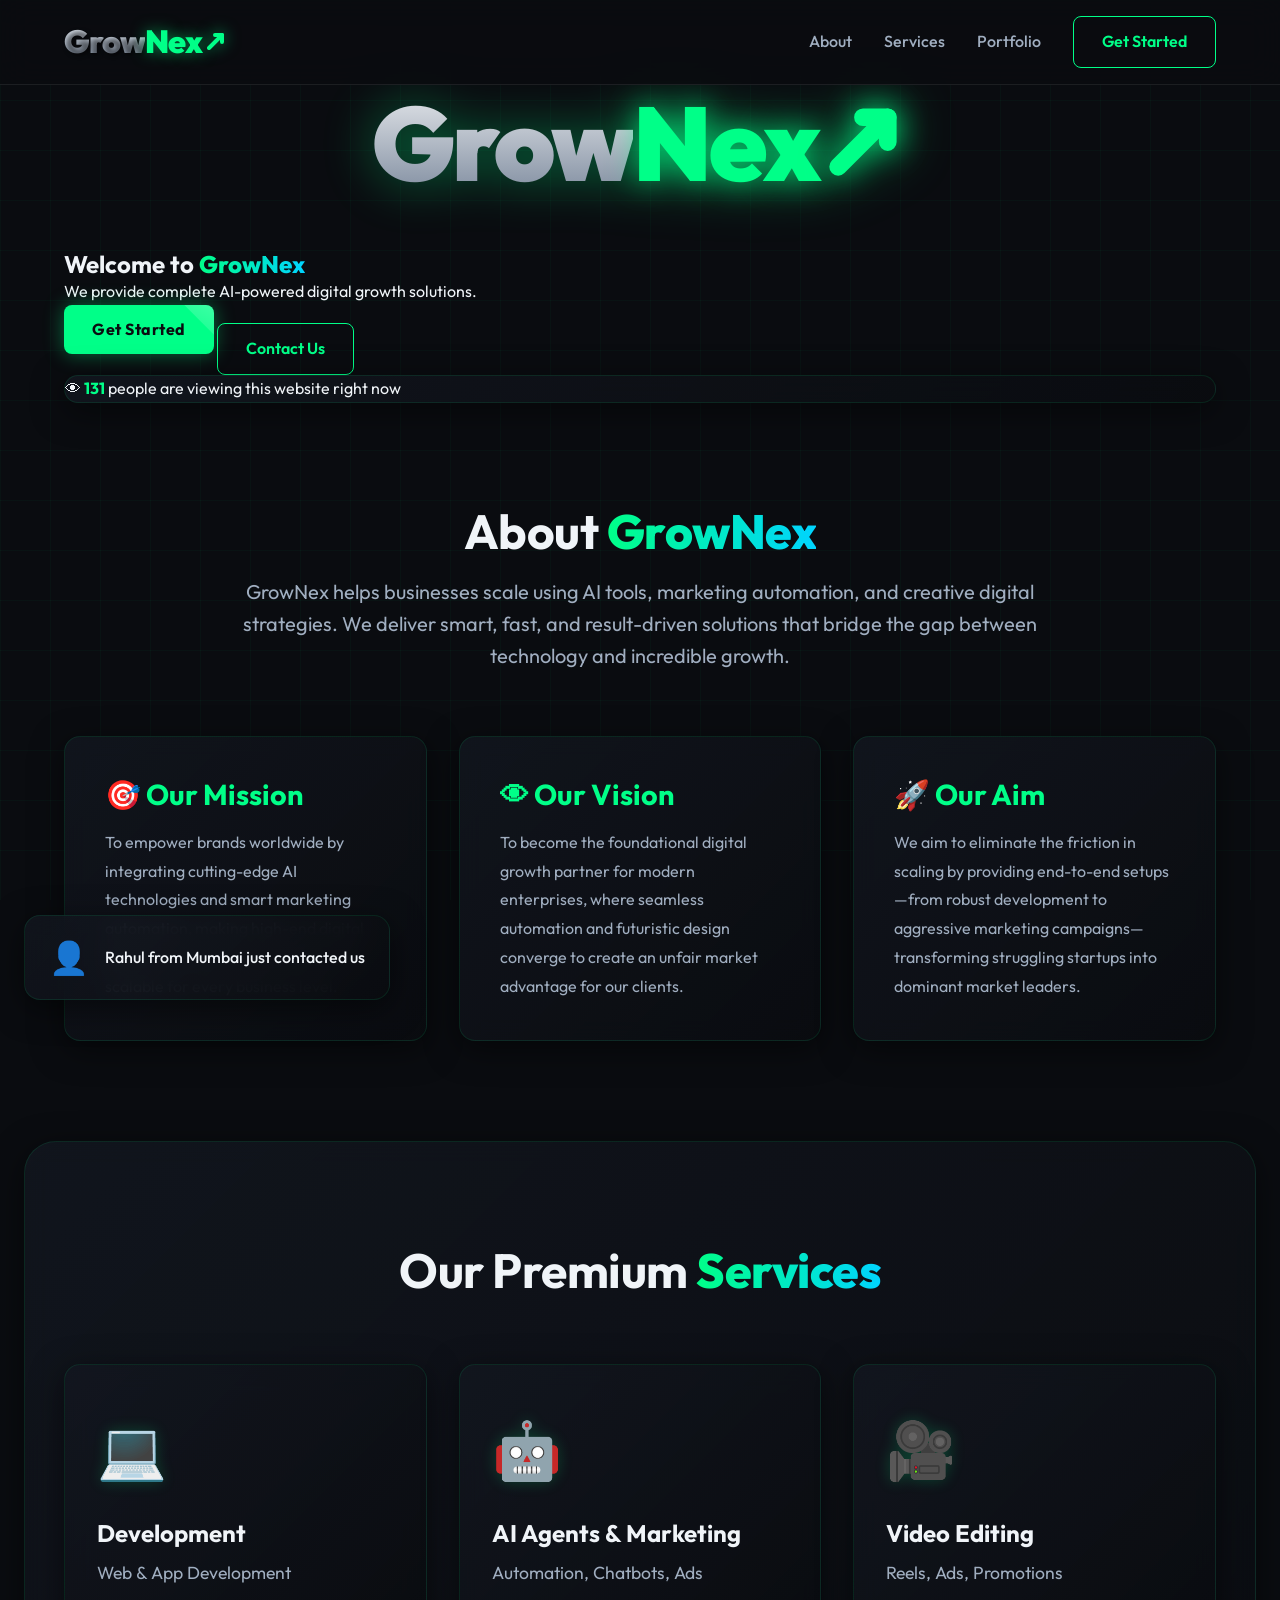
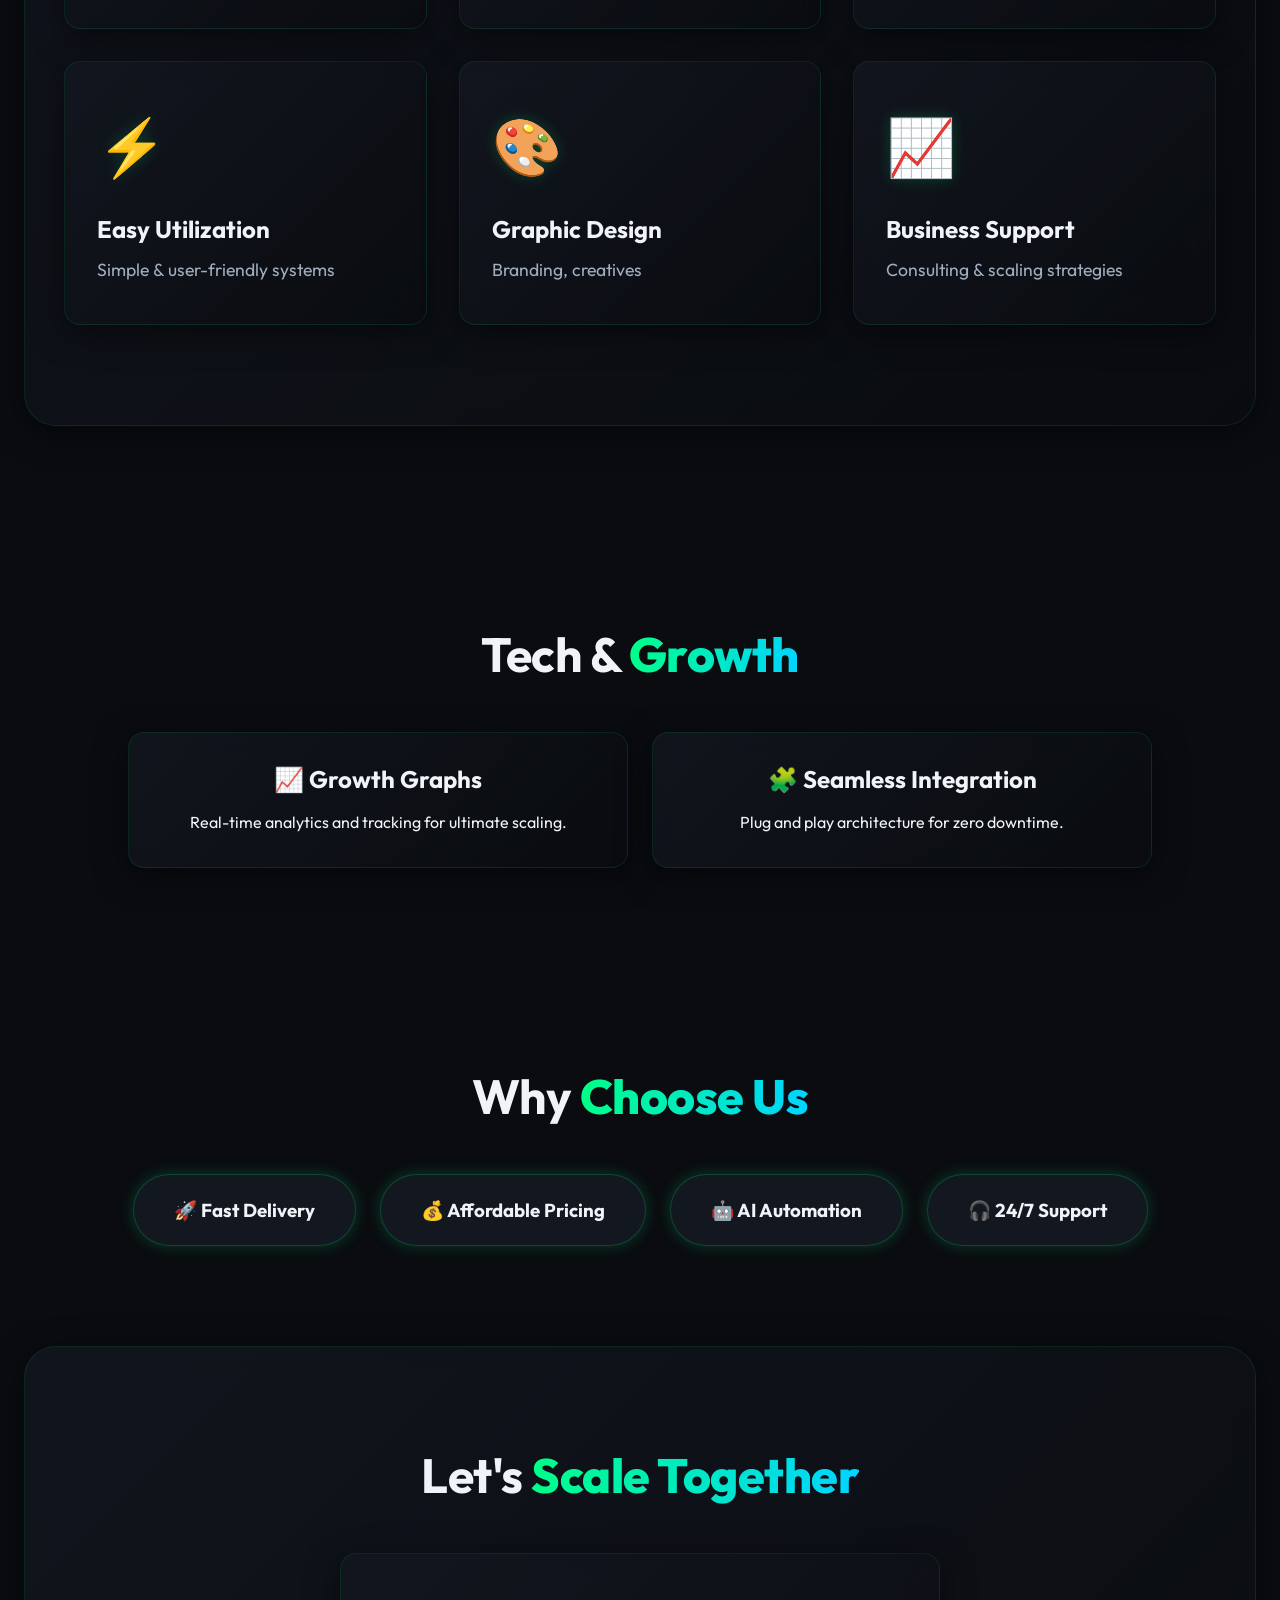
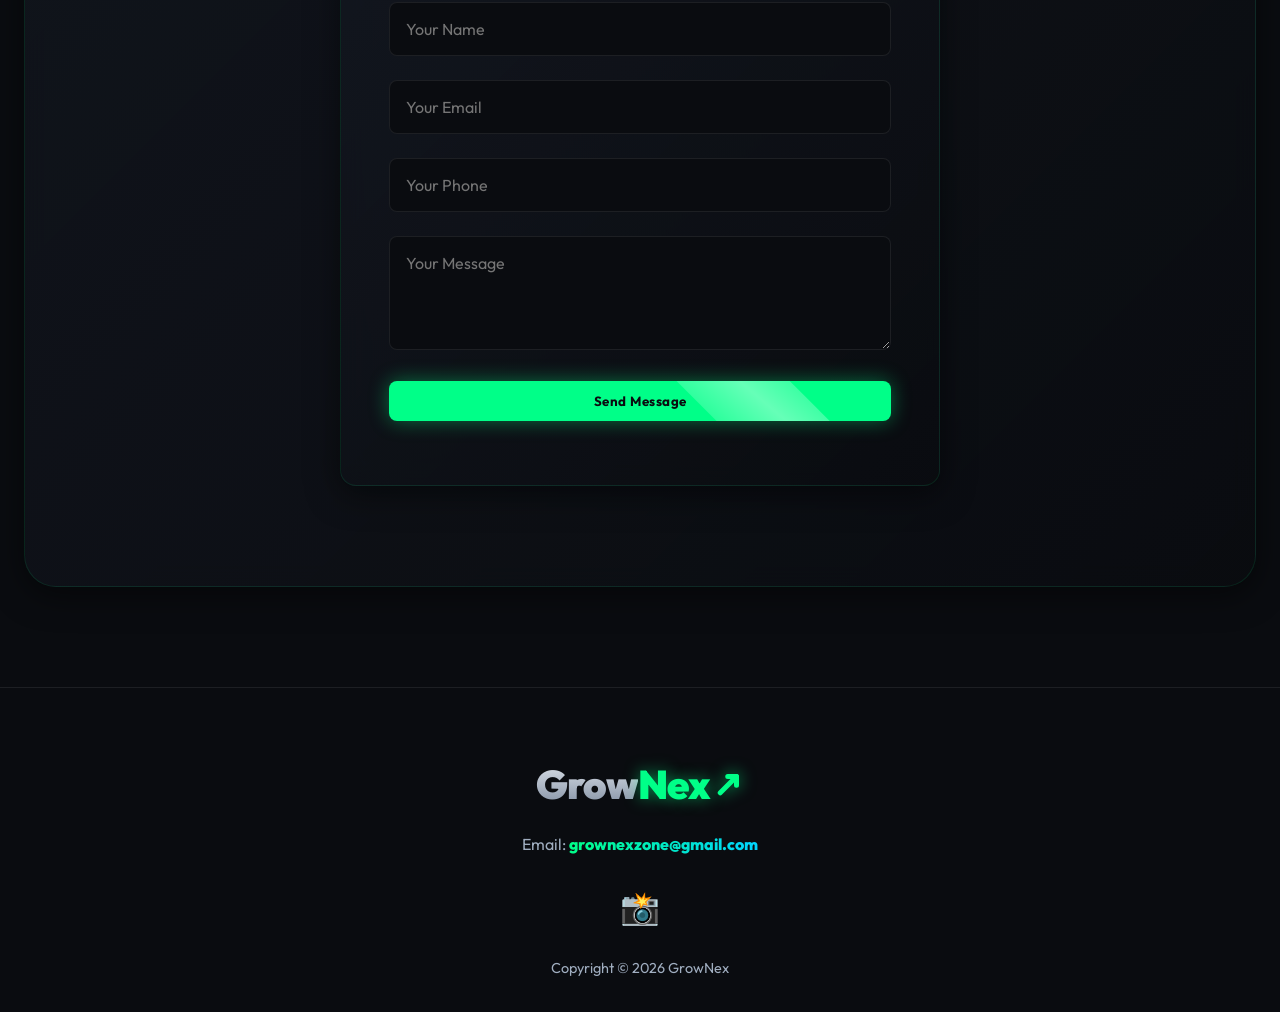
==== index.html @ d22f5fbd "Initial commit of GrowNex" ====
<!DOCTYPE html>
<html lang="en">

<head>
    <meta charset="UTF-8">
    <meta name="viewport" content="width=device-width, initial-scale=1.0">
    <title>GrowNex | AI-Powered Business Growth Solution</title>
    <meta name="description"
        content="GrowNex helps businesses scale using AI tools, marketing automation, and creative digital strategies.">

    <!-- Google Fonts: Outfit for futuristic look -->
    <link rel="preconnect" href="https://fonts.googleapis.com">
    <link rel="preconnect" href="https://fonts.gstatic.com" crossorigin>
    <link href="https://fonts.googleapis.com/css2?family=Outfit:wght@300;400;500;600;700;800&display=swap"
        rel="stylesheet">

    <!-- Stylesheet -->
    <link rel="stylesheet" href="style.css">
    <link rel="stylesheet" href="sections.css">
    <link rel="stylesheet" href="features.css">
    <link rel="stylesheet" href="premium.css">

    <!-- Scripts -->
    <script src="script.js" defer></script>
</head>

<body>
    <!-- Navbar -->
    <header class="navbar glass-nav">
        <div class="container nav-content">
            <div class="logo">
                <div class="logo-text-graphic" style="display: flex; align-items: baseline; font-weight: 900; font-size: 2rem; letter-spacing: -1px; text-shadow: 2px 2px 4px rgba(0,0,0,0.5); user-select: none;">
                    <span style="color: #a0aec0; background: linear-gradient(to bottom, #f0f4f8, #718096); -webkit-background-clip: text; -webkit-text-fill-color: transparent;">Grow</span>
                    <span style="color: #00ff88; text-shadow: 0 0 15px rgba(0,255,136,0.5);">Nex</span>
                    <svg width="24" height="24" viewBox="0 0 24 24" fill="none" stroke="#00ff88" stroke-width="4" stroke-linecap="round" stroke-linejoin="round" style="margin-left: 2px; filter: drop-shadow(0 0 8px rgba(0,255,136,0.6));"><polyline points="18 13 18 6 11 6"></polyline><line x1="5" y1="19" x2="18" y2="6"></line></svg>
                </div>
            </div>
            <nav class="nav-links">
                <a href="#about" class="nav-link">About</a>
                <a href="#services" class="nav-link">Services</a>
                <a href="#portfolio" class="nav-link">Portfolio</a>
                <a href="#contact" class="btn btn-outline">Get Started</a>
            </nav>
        </div>
    </header>

    <!-- Main Content -->
    <main>
        <!-- Hero Section -->
        <section id="hero" class="hero-section">
            <div class="container hero-content">
                <div class="hero-logo-container" style="margin-top: 60px; margin-bottom: 24px; display: flex; justify-content: center;">
                    <div class="logo-text-graphic-large" style="display: flex; align-items: baseline; font-weight: 900; font-size: 6.5rem; letter-spacing: -3px; filter: drop-shadow(0 0 25px rgba(0, 255, 136, 0.4)); user-select: none;">
                        <span style="color: #a0aec0; background: linear-gradient(to bottom, #ffffff, #64748b); -webkit-background-clip: text; -webkit-text-fill-color: transparent;">Grow</span>
                        <span style="color: #00ff88; text-shadow: 0 0 30px rgba(0,255,136,0.7);">Nex</span>
                        <svg width="85" height="85" viewBox="0 0 24 24" fill="none" stroke="#00ff88" stroke-width="5" stroke-linecap="round" stroke-linejoin="round" style="margin-left: 5px; filter: drop-shadow(0 0 15px rgba(0,255,136,0.8));"><polyline points="18 13 18 6 11 6"></polyline><line x1="4" y1="20" x2="18" y2="6"></line></svg>
                    </div>
                </div>
                <h1 class="hero-title" style="margin-top: 24px;">Welcome to <span class="text-highlight">GrowNex</span></h1>
                <p class="hero-subtitle">We provide complete AI-powered digital growth solutions.</p>
                <div class="hero-cta">
                    <a href="#services" class="btn btn-primary">Get Started</a>
                    <a href="#contact" class="btn btn-outline">Contact Us</a>
                </div>
                <!-- Fake Live Visitor Counter -->
                <div class="visitor-counter glass-panel">
                    <div class="pulse-dot"></div>
                    <p id="visitor-text" class="glow-text">👁 142 people are viewing this website right now</p>
                </div>
            </div>
            <!-- Background Elements -->
            <div class="hero-bg-glow glow-1"></div>
            <div class="hero-bg-glow glow-2"></div>
        </section>

        <!-- About Section -->
        <section id="about" class="section-padding" style="position: relative; z-index: 10;">
            <div class="container">
                <div class="text-center">
                    <h2 class="section-title">About <span class="text-highlight">GrowNex</span></h2>
                    <p class="section-subtitle" style="margin-bottom: 64px;">GrowNex helps businesses scale using AI tools, marketing automation, and creative digital strategies. We deliver smart, fast, and result-driven solutions that bridge the gap between technology and incredible growth.</p>
                </div>
                
                <div style="display: grid; grid-template-columns: repeat(auto-fit, minmax(300px, 1fr)); gap: 32px; margin-top: 48px;">
                    <!-- Mission -->
                    <div class="glass-panel" style="padding: 40px; text-align: left; transition: transform 0.3s ease;">
                        <h3 style="font-size: 1.8rem; margin-bottom: 16px; color: #00ff88;">🎯 Our Mission</h3>
                        <p style="color: var(--text-secondary); line-height: 1.8;">To empower brands worldwide by integrating cutting-edge AI technologies and smart marketing automation, making high-end digital growth accessible, predictable, and scalable for every business level.</p>
                    </div>

                    <!-- Vision -->
                    <div class="glass-panel" style="padding: 40px; text-align: left; transition: transform 0.3s ease;">
                        <h3 style="font-size: 1.8rem; margin-bottom: 16px; color: #00ff88;">👁 Our Vision</h3>
                        <p style="color: var(--text-secondary); line-height: 1.8;">To become the foundational digital growth partner for modern enterprises, where seamless automation and futuristic design converge to create an unfair market advantage for our clients.</p>
                    </div>

                    <!-- Aim -->
                    <div class="glass-panel" style="padding: 40px; text-align: left; transition: transform 0.3s ease;">
                        <h3 style="font-size: 1.8rem; margin-bottom: 16px; color: #00ff88;">🚀 Our Aim</h3>
                        <p style="color: var(--text-secondary); line-height: 1.8;">We aim to eliminate the friction in scaling by providing end-to-end setups—from robust development to aggressive marketing campaigns—transforming struggling startups into dominant market leaders.</p>
                    </div>
                </div>
            </div>
        </section>

        <!-- Services Section -->
        <section id="services" class="section-padding glass-panel"
            style="margin: 0 24px 100px; border-radius: 32px; position: relative; z-index: 10;">
            <div class="container text-center">
                <h2 class="section-title">Our Premium <span class="text-highlight">Services</span></h2>
                <div class="services-grid">
                    <div class="service-card glass-panel">
                        <div class="service-icon">💻</div>
                        <h3>Development</h3>
                        <p>Web & App Development</p>
                    </div>
                    <div class="service-card glass-panel">
                        <div class="service-icon">🤖</div>
                        <h3>AI Agents & Marketing</h3>
                        <p>Automation, Chatbots, Ads</p>
                    </div>
                    <div class="service-card glass-panel">
                        <div class="service-icon">🎥</div>
                        <h3>Video Editing</h3>
                        <p>Reels, Ads, Promotions</p>
                    </div>
                    <div class="service-card glass-panel">
                        <div class="service-icon">⚡</div>
                        <h3>Easy Utilization</h3>
                        <p>Simple & user-friendly systems</p>
                    </div>
                    <div class="service-card glass-panel">
                        <div class="service-icon">🎨</div>
                        <h3>Graphic Design</h3>
                        <p>Branding, creatives</p>
                    </div>
                    <div class="service-card glass-panel">
                        <div class="service-icon">📈</div>
                        <h3>Business Support</h3>
                        <p>Consulting & scaling strategies</p>
                    </div>
                </div>
            </div>
        </section>

        <!-- Portfolio / Features Section -->
        <section id="portfolio" class="section-padding">
            <div class="container">
                <h2 class="section-title text-center">Tech & <span class="text-highlight">Growth</span></h2>
                <div class="features-wrapper">
                    <!-- Tech visual / feature items -->
                    <div class="feature-item glass-panel">
                        <h3>📈 Growth Graphs</h3>
                        <p>Real-time analytics and tracking for ultimate scaling.</p>
                    </div>
                    <div class="feature-item glass-panel">
                        <h3>🧩 Seamless Integration</h3>
                        <p>Plug and play architecture for zero downtime.</p>
                    </div>
                </div>
            </div>
        </section>

        <!-- Why Choose Us -->
        <section class="section-padding">
            <div class="container text-center">
                <h2 class="section-title">Why <span class="text-highlight">Choose Us</span></h2>
                <div class="why-grid">
                    <div class="why-item">
                        <h3>🚀 Fast Delivery</h3>
                    </div>
                    <div class="why-item">
                        <h3>💰 Affordable Pricing</h3>
                    </div>
                    <div class="why-item">
                        <h3>🤖 AI Automation</h3>
                    </div>
                    <div class="why-item">
                        <h3>🎧 24/7 Support</h3>
                    </div>
                </div>
            </div>
        </section>

        <!-- Contact Form -->
        <section id="contact" class="section-padding glass-panel" style="margin: 0 24px 100px; border-radius: 32px;">
            <div class="container">
                <h2 class="section-title text-center">Let's <span class="text-highlight">Scale Together</span></h2>
                <form id="contact-form" class="contact-form glass-panel">
                    <div class="input-group">
                        <input type="text" id="name" placeholder="Your Name" required>
                    </div>
                    <div class="input-group">
                        <input type="email" id="email" placeholder="Your Email" required>
                    </div>
                    <div class="input-group">
                        <input type="tel" id="phone" placeholder="Your Phone" required>
                    </div>
                    <div class="input-group">
                        <textarea id="message" placeholder="Your Message" rows="4" required></textarea>
                    </div>
                    <button type="submit" class="btn btn-primary" style="width: 100%;">Send Message</button>
                    <p id="form-status" style="margin-top: 16px; text-align: center; font-weight: 500;"></p>
                </form>
            </div>
        </section>
    </main>

    <!-- Footer -->
    <footer class="footer">
        <div class="container text-center">
            <div class="footer-logo">
                <div class="logo-text-graphic-footer" style="display: flex; justify-content: center; align-items: baseline; font-weight: 900; font-size: 2.5rem; letter-spacing: -1px; margin-bottom: 16px; user-select: none;">
                    <span style="color: #a0aec0; background: linear-gradient(to bottom, #f0f4f8, #718096); -webkit-background-clip: text; -webkit-text-fill-color: transparent;">Grow</span>
                    <span style="color: #00ff88; text-shadow: 0 0 15px rgba(0,255,136,0.5);">Nex</span>
                    <svg width="30" height="30" viewBox="0 0 24 24" fill="none" stroke="#00ff88" stroke-width="4" stroke-linecap="round" stroke-linejoin="round" style="margin-left: 4px; filter: drop-shadow(0 0 8px rgba(0,255,136,0.6));"><polyline points="18 13 18 6 11 6"></polyline><line x1="5" y1="19" x2="18" y2="6"></line></svg>
                </div>
            </div>
            <p style="margin-top: 16px; color: var(--text-secondary);">Email: <a href="mailto:grownexzone@gmail.com"
                    class="text-highlight">grownexzone@gmail.com</a></p>
            <div class="social-links">
                <a href="https://instagram.com/grownexzone" target="_blank" class="social-icon" title="Follow us on Instagram">📸</a> <!-- Instagram Icon -->
            </div>
            <p class="copyright">Copyright &copy; 2026 GrowNex</p>
        </div>
    </footer>

    <!-- Fake Recent Customer Popup -->
    <div id="customer-popup" class="customer-popup glass-panel">
        <div class="popup-icon">👤</div>
        <div class="popup-content">
            <p id="popup-text">Rahul from Mumbai just contacted us</p>
        </div>
    </div>
</body>

</html>
---- style.css ----
/* ==================================
   VARIABLES & DESIGN TOKENS
   ================================== */
:root {
    --bg-dark: #0a0c10;
    --bg-panel: #131720;
    --bg-glass: rgba(19, 23, 32, 0.6);
    --border-glass: rgba(255, 255, 255, 0.08);
    
    --text-primary: #f0f4f8;
    --text-secondary: #a0aec0;
    
    --neon-green: #00ff88;
    --neon-green-dim: rgba(0, 255, 136, 0.2);
    
    --glow-primary: 0 0 10px rgba(0, 255, 136, 0.5), 0 0 20px rgba(0, 255, 136, 0.3);
    --glow-secondary: 0 0 15px rgba(0, 255, 136, 0.2);
    
    --font-primary: 'Outfit', sans-serif;
    
    --transition-fast: 0.2s ease;
    --transition-smooth: 0.4s cubic-bezier(0.16, 1, 0.3, 1);
}

/* ==================================
   RESET & BASE STYLES
   ================================== */
* {
    margin: 0;
    padding: 0;
    box-sizing: border-box;
    scroll-behavior: smooth;
}

body {
    font-family: var(--font-primary);
    background-color: var(--bg-dark);
    color: var(--text-primary);
    line-height: 1.6;
    overflow-x: hidden;
}

h1, h2, h3, h4, h5, h6 {
    line-height: 1.2;
    font-weight: 700;
}

a {
    text-decoration: none;
    color: inherit;
    transition: var(--transition-fast);
}

ul {
    list-style: none;
}

/* Layout Utilities */
.container {
    max-width: 1200px;
    margin: 0 auto;
    padding: 0 24px;
}

.section-padding {
    padding: 100px 0;
}

/* ==================================
   COMPONENTS
   ================================== */

/* Glassmorphism */
.glass-panel {
    background: var(--bg-glass);
    backdrop-filter: blur(12px);
    -webkit-backdrop-filter: blur(12px);
    border: 1px solid var(--border-glass);
    border-radius: 16px;
}

/* Navbar */
.navbar {
    position: fixed;
    top: 0;
    left: 0;
    width: 100%;
    z-index: 1000;
    padding: 16px 0;
    transition: var(--transition-fast);
}

.glass-nav {
    background: rgba(10, 12, 16, 0.8);
    backdrop-filter: blur(16px);
    -webkit-backdrop-filter: blur(16px);
    border-bottom: 1px solid var(--border-glass);
}

.nav-content {
    display: flex;
    justify-content: space-between;
    align-items: center;
}

.logo-img {
    height: 40px;
    object-fit: contain;
}

.text-logo {
    font-size: 1.5rem;
    font-weight: 800;
    color: var(--text-primary);
    letter-spacing: 1px;
}
.text-logo::after {
    content: '.';
    color: var(--neon-green);
    text-shadow: var(--glow-primary);
}

.nav-links {
    display: flex;
    align-items: center;
    gap: 32px;
}

.nav-link {
    font-weight: 500;
    color: var(--text-secondary);
    position: relative;
}

.nav-link:hover {
    color: var(--text-primary);
}

.nav-link::after {
    content: '';
    position: absolute;
    bottom: -4px;
    left: 0;
    width: 0%;
    height: 2px;
    background: var(--neon-green);
    transition: var(--transition-smooth);
    box-shadow: var(--glow-primary);
}

.nav-link:hover::after {
    width: 100%;
}

/* Buttons */
.btn {
    display: inline-block;
    padding: 12px 28px;
    font-weight: 600;
    font-family: var(--font-primary);
    border-radius: 8px;
    cursor: pointer;
    text-align: center;
    transition: var(--transition-smooth);
}

.btn-primary {
    background: var(--neon-green);
    color: var(--bg-dark);
    border: 1px solid var(--neon-green);
    box-shadow: var(--glow-secondary);
}

.btn-primary:hover {
    background: #00cc6d;
    border-color: #00cc6d;
    box-shadow: var(--glow-primary);
    transform: translateY(-2px);
}

.btn-outline {
    background: transparent;
    color: var(--neon-green);
    border: 1px solid var(--neon-green);
}

.btn-outline:hover {
    background: var(--neon-green-dim);
    box-shadow: var(--glow-secondary);
}

/* Highlight Text */
.text-highlight {
    color: var(--neon-green);
    text-shadow: 0 0 10px rgba(0, 255, 136, 0.4);
}
/ *   = = = = = = = = = = = = = = = = = = = = = = = = = = = = = = = = = =  
       H E R O   S E C T I O N  
       = = = = = = = = = = = = = = = = = = = = = = = = = = = = = = = = = =   * /  
 . h e r o - s e c t i o n   {  
         m i n - h e i g h t :   1 0 0 v h ;  
         d i s p l a y :   f l e x ;  
         a l i g n - i t e m s :   c e n t e r ;  
         p o s i t i o n :   r e l a t i v e ;  
         p a d d i n g - t o p :   8 0 p x ;  
         o v e r f l o w :   h i d d e n ;  
 }  
  
 . h e r o - c o n t e n t   {  
         p o s i t i o n :   r e l a t i v e ;  
         z - i n d e x :   1 0 ;  
         t e x t - a l i g n :   c e n t e r ;  
         m a x - w i d t h :   9 0 0 p x ;  
         m a r g i n :   0   a u t o ;  
         a n i m a t i o n :   f a d e I n   1 s   e a s e   b o t h ;  
 }  
  
 . h e r o - t i t l e   {  
         f o n t - s i z e :   4 . 5 r e m ;  
         m a r g i n - b o t t o m :   2 4 p x ;  
         l e t t e r - s p a c i n g :   - 1 p x ;  
 }  
  
 . h e r o - s u b t i t l e   {  
         f o n t - s i z e :   1 . 2 5 r e m ;  
         c o l o r :   v a r ( - - t e x t - s e c o n d a r y ) ;  
         m a r g i n - b o t t o m :   4 0 p x ;  
 }  
  
 . h e r o - c t a   {  
         d i s p l a y :   f l e x ;  
         g a p :   1 6 p x ;  
         j u s t i f y - c o n t e n t :   c e n t e r ;  
         m a r g i n - b o t t o m :   4 8 p x ;  
 }  
  
 / *   B a c k g r o u n d   G l o w s   * /  
 . h e r o - b g - g l o w   {  
         p o s i t i o n :   a b s o l u t e ;  
         b o r d e r - r a d i u s :   5 0 % ;  
         f i l t e r :   b l u r ( 1 2 0 p x ) ;  
         z - i n d e x :   1 ;  
         o p a c i t y :   0 . 6 ;  
 }  
  
 . g l o w - 1   {  
         t o p :   1 0 % ;  
         l e f t :   - 1 0 % ;  
         w i d t h :   5 0 0 p x ;  
         h e i g h t :   5 0 0 p x ;  
         b a c k g r o u n d :   v a r ( - - n e o n - g r e e n - d i m ) ;  
 }  
  
 . g l o w - 2   {  
         b o t t o m :   - 1 0 % ;  
         r i g h t :   - 1 0 % ;  
         w i d t h :   6 0 0 p x ;  
         h e i g h t :   6 0 0 p x ;  
         b a c k g r o u n d :   r g b a ( 0 ,   1 5 0 ,   2 5 5 ,   0 . 1 5 ) ;  
 }  
  
 / *   V i s i t o r   C o u n t e r   * /  
 . v i s i t o r - c o u n t e r   {  
         d i s p l a y :   i n l i n e - f l e x ;  
         a l i g n - i t e m s :   c e n t e r ;  
         g a p :   1 2 p x ;  
         p a d d i n g :   1 2 p x   2 4 p x ;  
         a n i m a t i o n :   f a d e I n   1 s   e a s e   0 . 5 s   b o t h ;  
 }  
  
 . p u l s e - d o t   {  
         w i d t h :   1 0 p x ;  
         h e i g h t :   1 0 p x ;  
         b a c k g r o u n d - c o l o r :   v a r ( - - n e o n - g r e e n ) ;  
         b o r d e r - r a d i u s :   5 0 % ;  
         b o x - s h a d o w :   v a r ( - - g l o w - p r i m a r y ) ;  
         a n i m a t i o n :   p u l s e   2 s   i n f i n i t e ;  
 }  
  
 . g l o w - t e x t   {  
         f o n t - s i z e :   1 . 1 r e m ;  
         f o n t - w e i g h t :   5 0 0 ;  
         c o l o r :   v a r ( - - t e x t - p r i m a r y ) ;  
 }  
  
 @ k e y f r a m e s   p u l s e   {  
         0 %   {  
                 t r a n s f o r m :   s c a l e ( 0 . 9 5 ) ;  
                 b o x - s h a d o w :   0   0   0   0   r g b a ( 0 ,   2 5 5 ,   1 3 6 ,   0 . 7 ) ;  
         }  
  
         7 0 %   {  
                 t r a n s f o r m :   s c a l e ( 1 ) ;  
                 b o x - s h a d o w :   0   0   0   1 0 p x   r g b a ( 0 ,   2 5 5 ,   1 3 6 ,   0 ) ;  
         }  
  
         1 0 0 %   {  
                 t r a n s f o r m :   s c a l e ( 0 . 9 5 ) ;  
                 b o x - s h a d o w :   0   0   0   0   r g b a ( 0 ,   2 5 5 ,   1 3 6 ,   0 ) ;  
         }  
 }  
  
 @ k e y f r a m e s   f a d e I n   {  
         f r o m   {  
                 o p a c i t y :   0 ;  
                 t r a n s f o r m :   t r a n s l a t e Y ( 2 0 p x ) ;  
         }  
  
         t o   {  
                 o p a c i t y :   1 ;  
                 t r a n s f o r m :   t r a n s l a t e Y ( 0 ) ;  
         }  
 }  
 
---- sections.css ----
/* ==================================
   SECTIONS GLOBAL
   ================================== */
.section-title {
    font-size: 3rem;
    margin-bottom: 16px;
    letter-spacing: -0.5px;
}

.section-subtitle {
    font-size: 1.25rem;
    color: var(--text-secondary);
    max-width: 800px;
    margin: 0 auto 48px;
}

.text-center {
    text-align: center;
}

/* ==================================
   SERVICES SECTION
   ================================== */
.services-grid {
    display: grid;
    grid-template-columns: repeat(auto-fit, minmax(300px, 1fr));
    gap: 32px;
    margin-top: 64px;
}

.service-card {
    padding: 40px 32px;
    transition: var(--transition-smooth);
    position: relative;
    overflow: hidden;
    text-align: left;
    display: flex;
    flex-direction: column;
    justify-content: center;
}

.service-card::before {
    content: '';
    position: absolute;
    top: -50px;
    left: -50px;
    width: 150px;
    height: 150px;
    background: var(--neon-green-dim);
    border-radius: 50%;
    filter: blur(50px);
    transition: var(--transition-smooth);
    opacity: 0;
    z-index: 0;
}

.service-card>* {
    position: relative;
    z-index: 10;
}

.service-card:hover {
    transform: translateY(-8px);
    border-color: var(--neon-green);
    box-shadow: 0 10px 40px rgba(0, 0, 0, 0.4), var(--glow-secondary);
}

.service-card:hover::before {
    opacity: 1;
}

.service-icon {
    font-size: 3.5rem;
    margin-bottom: 24px;
    text-shadow: var(--glow-secondary);
}

.service-card h3 {
    font-size: 1.5rem;
    margin-bottom: 12px;
    color: var(--text-primary);
}

.service-card p {
    color: var(--text-secondary);
    font-size: 1.1rem;
}
---- features.css ----
/* Features & Why Us */
.features-wrapper {
    display: flex;
    justify-content: center;
    gap: 24px;
    margin-top: 48px;
    flex-wrap: wrap;
}

.feature-item {
    padding: 32px;
    flex: 1;
    min-width: 300px;
    max-width: 500px;
    text-align: center;
    border: 1px solid var(--border-glass);
    transition: var(--transition-fast);
}

.feature-item:hover {
    border-color: var(--neon-green);
    transform: translateY(-5px);
}

.feature-item h3 {
    margin-bottom: 16px;
    font-size: 1.5rem;
}

.why-grid {
    display: flex;
    flex-wrap: wrap;
    justify-content: center;
    gap: 24px;
    margin-top: 48px;
}

.why-item {
    background: var(--bg-panel);
    padding: 24px 40px;
    border-radius: 50px;
    border: 1px solid var(--neon-green-dim);
    box-shadow: var(--glow-secondary);
    transition: var(--transition-fast);
}

.why-item:hover {
    background: var(--neon-green-dim);
    transform: scale(1.05);
}

/* Contact Form */
.contact-form {
    max-width: 600px;
    margin: 48px auto 0;
    padding: 48px;
}

.input-group {
    margin-bottom: 24px;
}

.input-group input,
.input-group textarea {
    width: 100%;
    padding: 16px;
    background: var(--bg-dark);
    border: 1px solid var(--border-glass);
    border-radius: 8px;
    color: var(--text-primary);
    font-size: 1rem;
    font-family: var(--font-primary);
    transition: var(--transition-fast);
}

.input-group input:focus,
.input-group textarea:focus {
    outline: none;
    border-color: var(--neon-green);
    box-shadow: var(--glow-secondary);
}

/* Footer */
.footer {
    padding: 64px 0 32px;
    border-top: 1px solid var(--border-glass);
    background: var(--bg-dark);
}

.social-links {
    margin: 24px 0;
}

.social-icon {
    font-size: 2rem;
    transition: var(--transition-fast);
    display: inline-block;
}

.social-icon:hover {
    transform: scale(1.2);
    text-shadow: var(--glow-primary);
}

.copyright {
    color: var(--text-secondary);
    font-size: 0.9rem;
}

/* Popup */
.customer-popup {
    position: fixed;
    bottom: -100px;
    left: 24px;
    padding: 16px 24px;
    display: flex;
    align-items: center;
    gap: 16px;
    z-index: 1000;
    transition: bottom 0.5s cubic-bezier(0.175, 0.885, 0.32, 1.275);
    border-left: 4px solid var(--neon-green);
}

.customer-popup.show {
    bottom: 24px;
}

.popup-icon {
    font-size: 2rem;
}

#popup-text {
    font-weight: 500;
}
---- premium.css ----
/* premium.css - Ultra Premium Enhancements */
/* Dynamic Background grid */
body::before {
    content: '';
    position: fixed;
    top: 0; left: 0; width: 100vw; height: 100vh;
    background-image: 
        linear-gradient(rgba(0, 255, 136, 0.03) 1px, transparent 1px),
        linear-gradient(90deg, rgba(0, 255, 136, 0.03) 1px, transparent 1px);
    background-size: 50px 50px;
    z-index: -1;
    pointer-events: none;
    animation: gridMove 20s linear infinite;
}

@keyframes gridMove {
    0% { transform: translateY(0); }
    100% { transform: translateY(50px); }
}

/* Floating Animations for Cards */
.service-card, .feature-item, .why-item {
    animation: float 6s ease-in-out infinite;
}
.service-card:nth-child(2n), .why-item:nth-child(2n) {
    animation-delay: 1.5s;
}
.service-card:nth-child(3n), .why-item:nth-child(3n) {
    animation-delay: 3s;
}

@keyframes float {
    0% { transform: translateY(0px); }
    50% { transform: translateY(-12px); }
    100% { transform: translateY(0px); }
}

/* Enhanced Glassmorphism styling */
.glass-panel {
    background: linear-gradient(135deg, rgba(19, 23, 32, 0.8), rgba(10, 12, 16, 0.95));
    box-shadow: 0 8px 32px 0 rgba(0, 0, 0, 0.5);
    border: 1px solid rgba(0, 255, 136, 0.1);
    transition: all 0.4s cubic-bezier(0.16, 1, 0.3, 1);
}

.glass-panel:hover {
    border-color: rgba(0, 255, 136, 0.5);
    box-shadow: 0 8px 32px 0 rgba(0, 255, 136, 0.2);
    transform: translateY(-5px) scale(1.02);
}

/* Text Gradients for super modern look */
.text-highlight {
    background: linear-gradient(90deg, #00ff88, #00d4ff, #00ff88);
    background-size: 200% auto;
    -webkit-background-clip: text;
    -webkit-text-fill-color: transparent;
    text-shadow: none; 
    font-weight: 800;
    animation: shineText 3s linear infinite;
}

@keyframes shineText {
    to {
        background-position: 200% center;
    }
}

/* Premium Buttons with Shimmer Hover Effects */
.btn-primary {
    position: relative;
    overflow: hidden;
    background: #00ff88;
    color: #0a0c10;
    border: none;
    font-weight: 700;
    letter-spacing: 0.5px;
    box-shadow: 0 0 20px rgba(0, 255, 136, 0.4);
    transition: all 0.3s ease;
}

.btn-primary::after {
    content: '';
    position: absolute;
    top: -50%;
    left: -50%;
    width: 200%;
    height: 200%;
    background: linear-gradient(to bottom right, rgba(255,255,255,0) 0%, rgba(255,255,255,0.4) 50%, rgba(255,255,255,0) 100%);
    transform: rotate(45deg) translateY(-100%);
    animation: shimmer 3s infinite;
}

.btn-primary:hover {
    transform: scale(1.05);
    box-shadow: 0 0 30px rgba(0, 255, 136, 0.6);
}

@keyframes shimmer {
    100% { transform: rotate(45deg) translateY(100%); }
}

/* Smooth Scrollbar */
::-webkit-scrollbar {
    width: 10px;
}
::-webkit-scrollbar-track {
    background: #0a0c10;
}
::-webkit-scrollbar-thumb {
    background: rgba(0, 255, 136, 0.3);
    border-radius: 10px;
}
::-webkit-scrollbar-thumb:hover {
    background: rgba(0, 255, 136, 0.8);
}
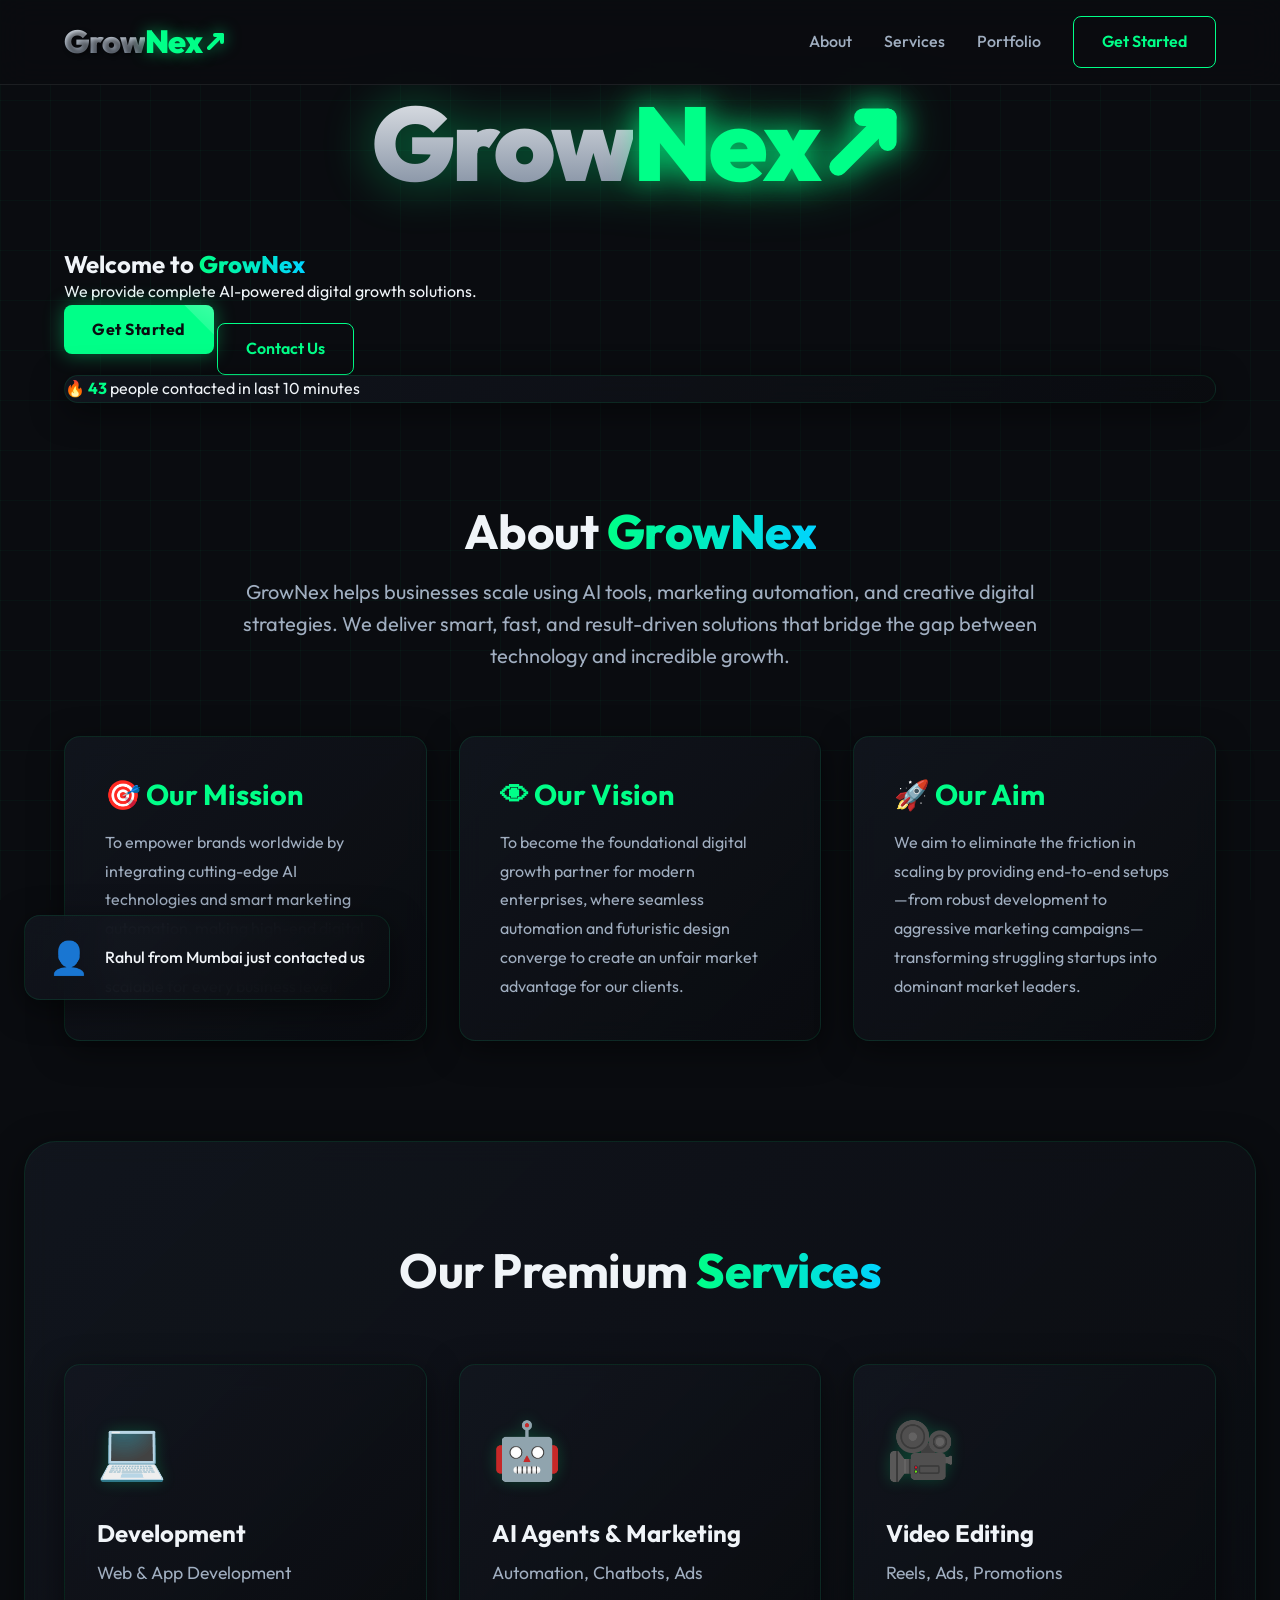
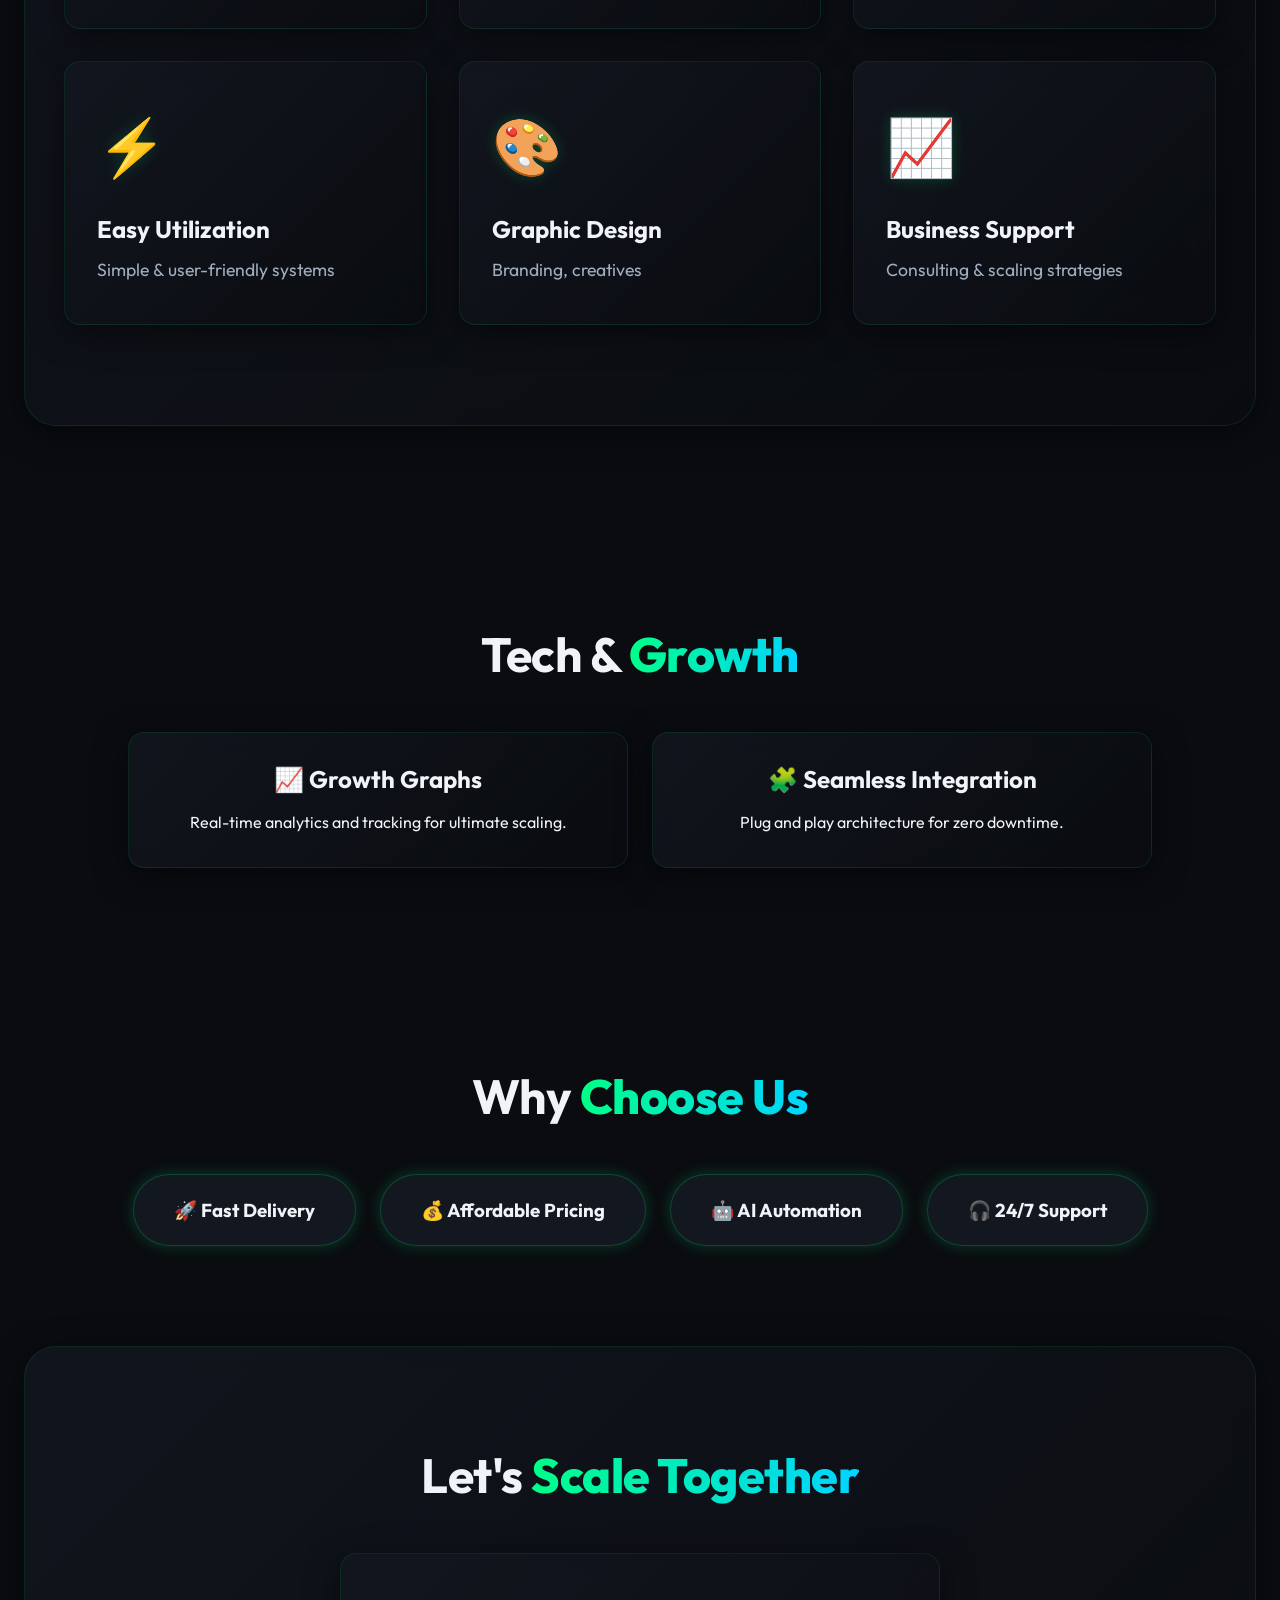
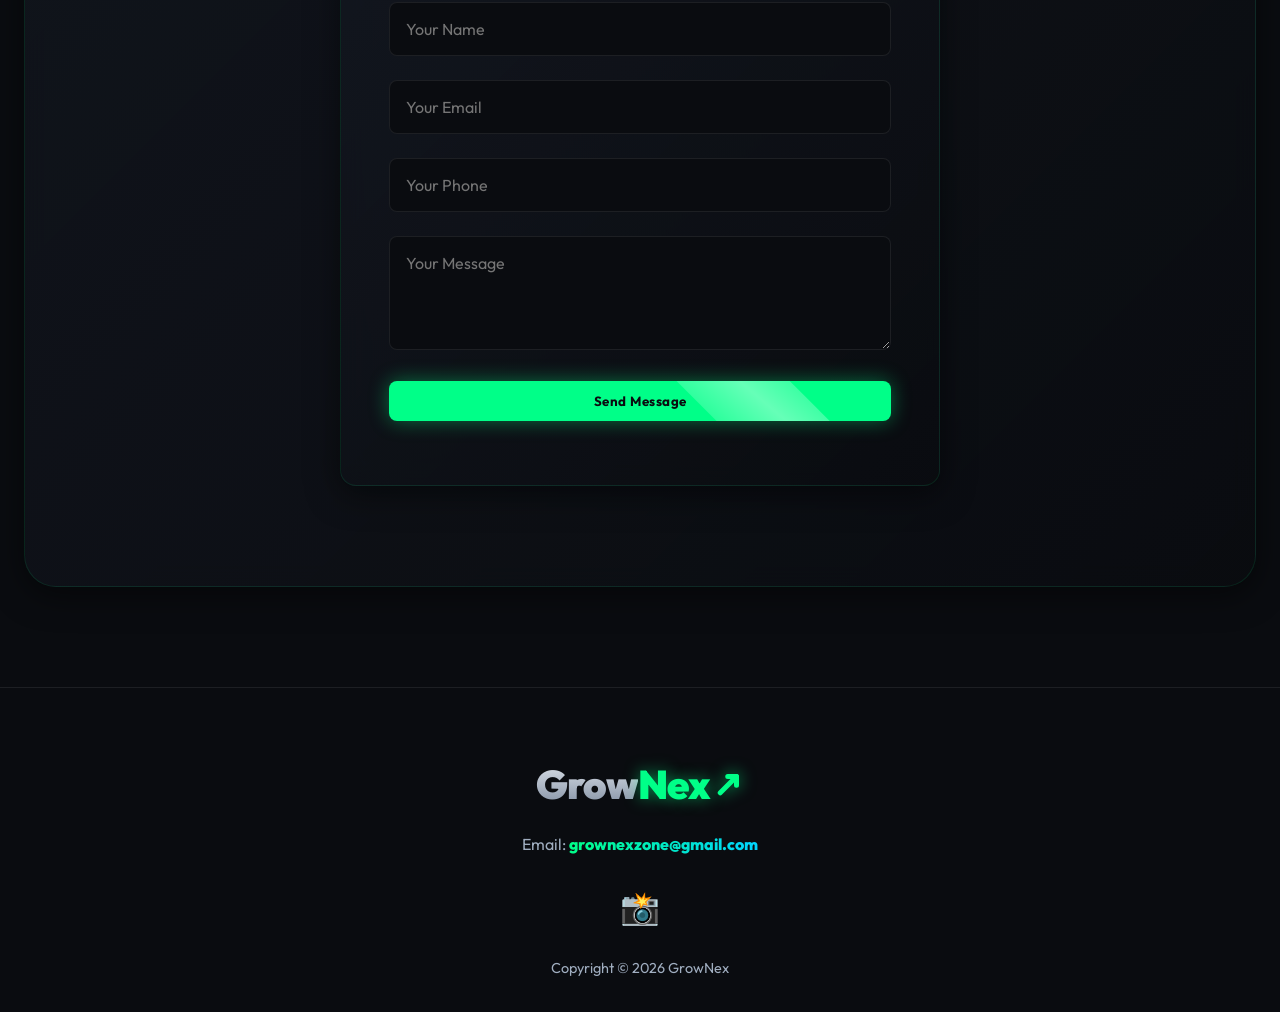
==== commit 7b5a5069: "Added custom favicon logo" ====
--- a/index.html
+++ b/index.html
@@ -7,6 +7,11 @@
     <title>GrowNex | AI-Powered Business Growth Solution</title>
     <meta name="description"
         content="GrowNex helps businesses scale using AI tools, marketing automation, and creative digital strategies.">
+
+    <!-- Favicon and Site Logo -->
+    <link rel="icon" href="logo.png">
+    <link rel="apple-touch-icon" href="logo.png">
+    <meta property="og:image" content="logo.png">
 
     <!-- Google Fonts: Outfit for futuristic look -->
     <link rel="preconnect" href="https://fonts.googleapis.com">
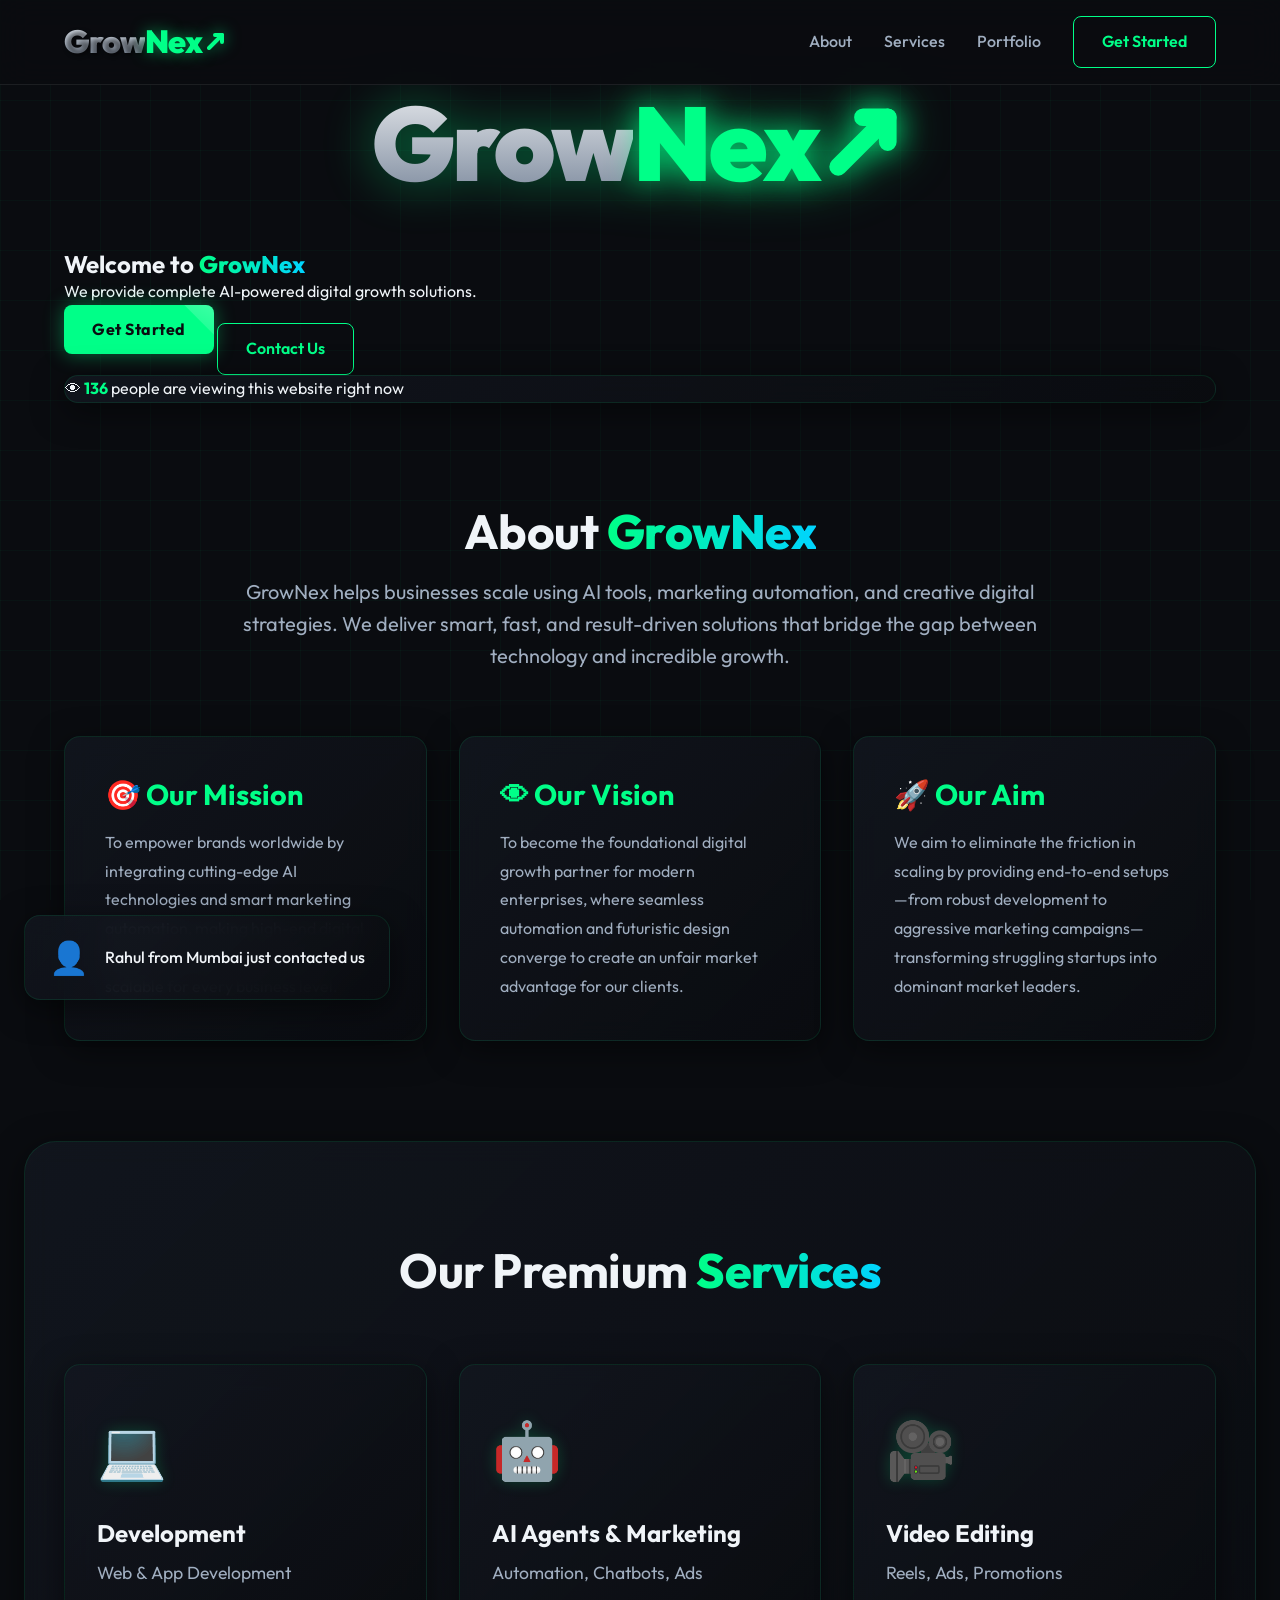
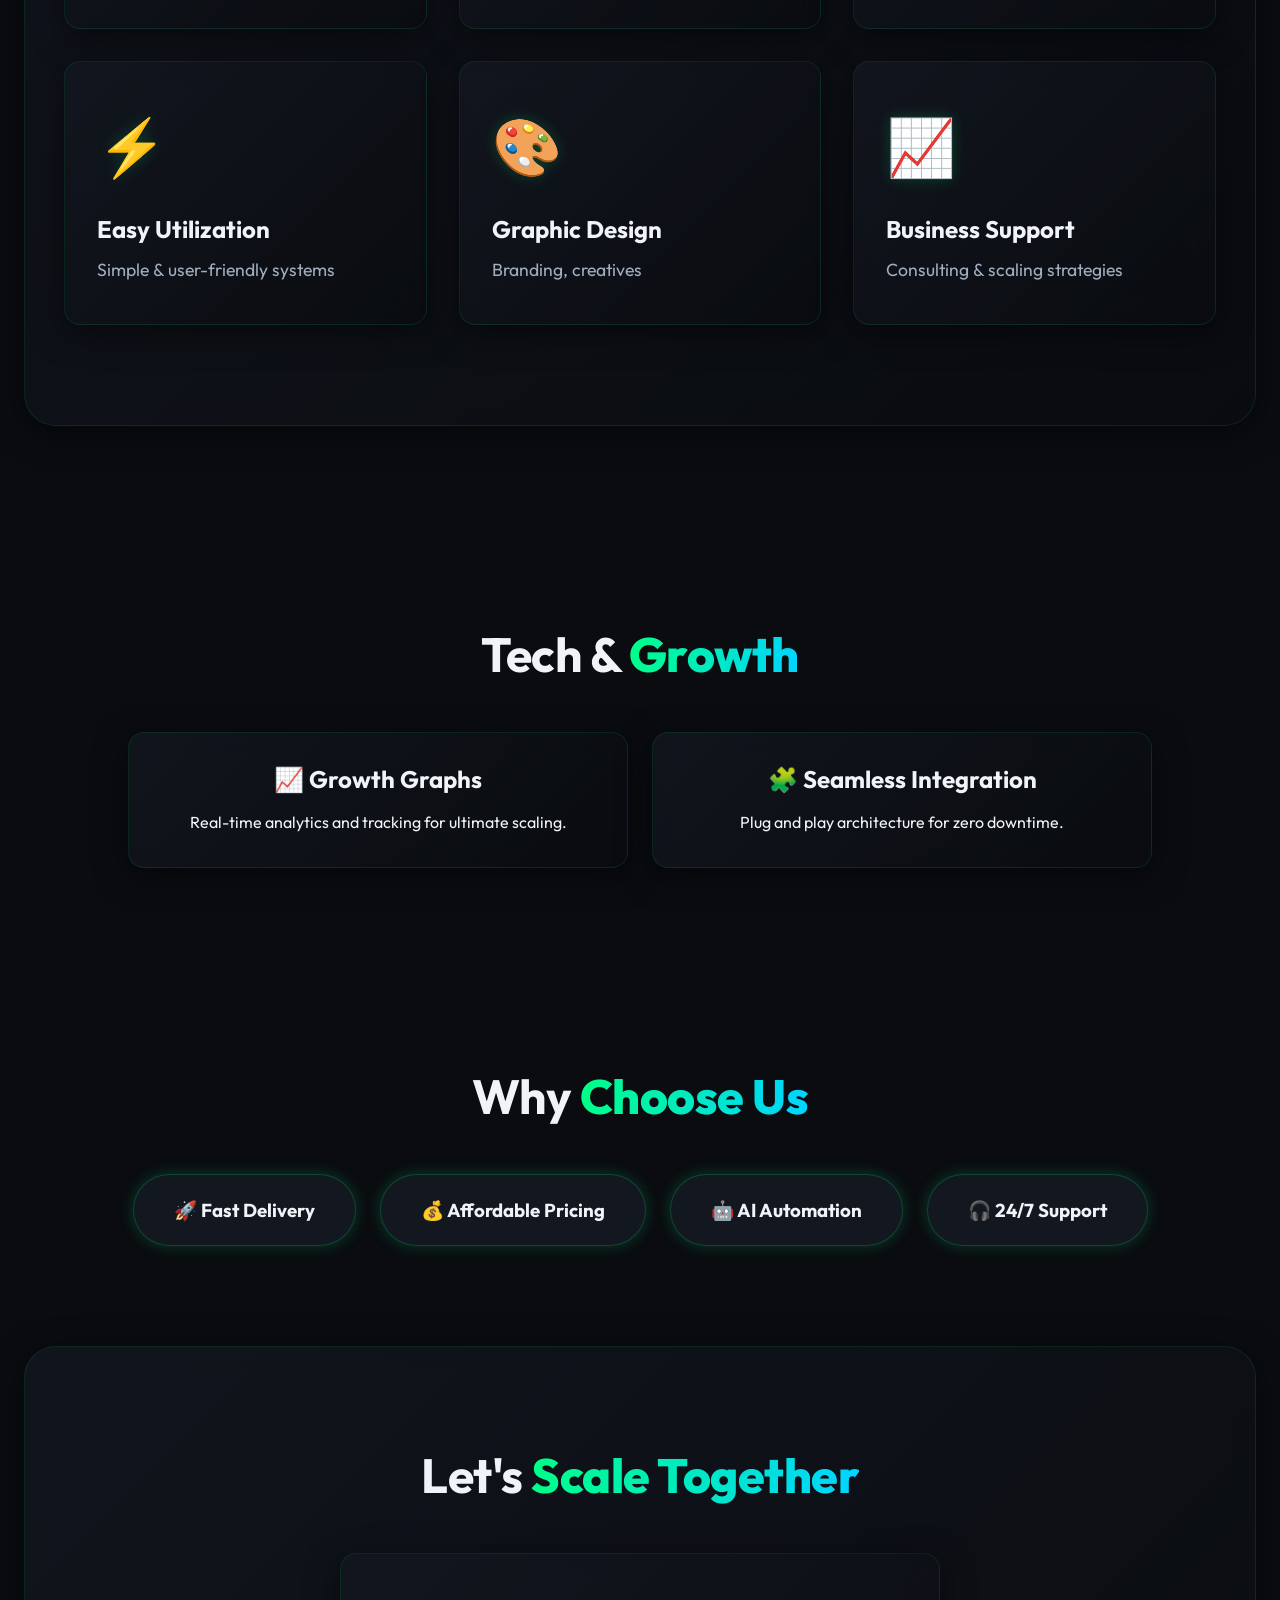
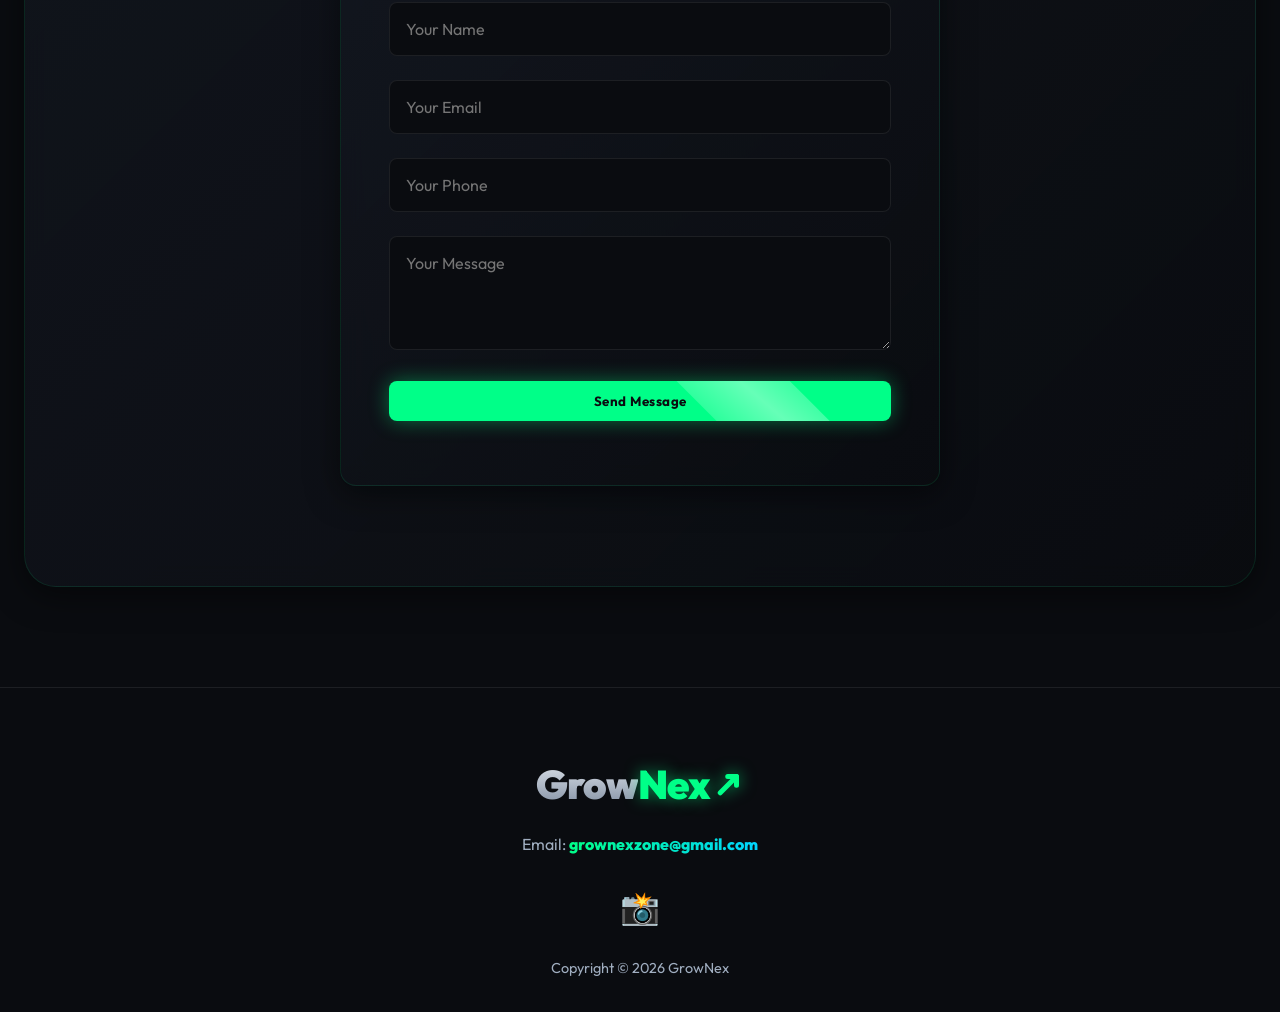
==== commit 58bd4888: "Add custom website logo" ====
--- a/index.html
+++ b/index.html
@@ -9,9 +9,9 @@
         content="GrowNex helps businesses scale using AI tools, marketing automation, and creative digital strategies.">
 
     <!-- Favicon and Site Logo -->
-    <link rel="icon" href="logo.png">
-    <link rel="apple-touch-icon" href="logo.png">
-    <meta property="og:image" content="logo.png">
+    <link rel="icon" href="logo.jpeg">
+    <link rel="apple-touch-icon" href="logo.jpeg">
+    <meta property="og:image" content="logo.jpeg">
 
     <!-- Google Fonts: Outfit for futuristic look -->
     <link rel="preconnect" href="https://fonts.googleapis.com">
